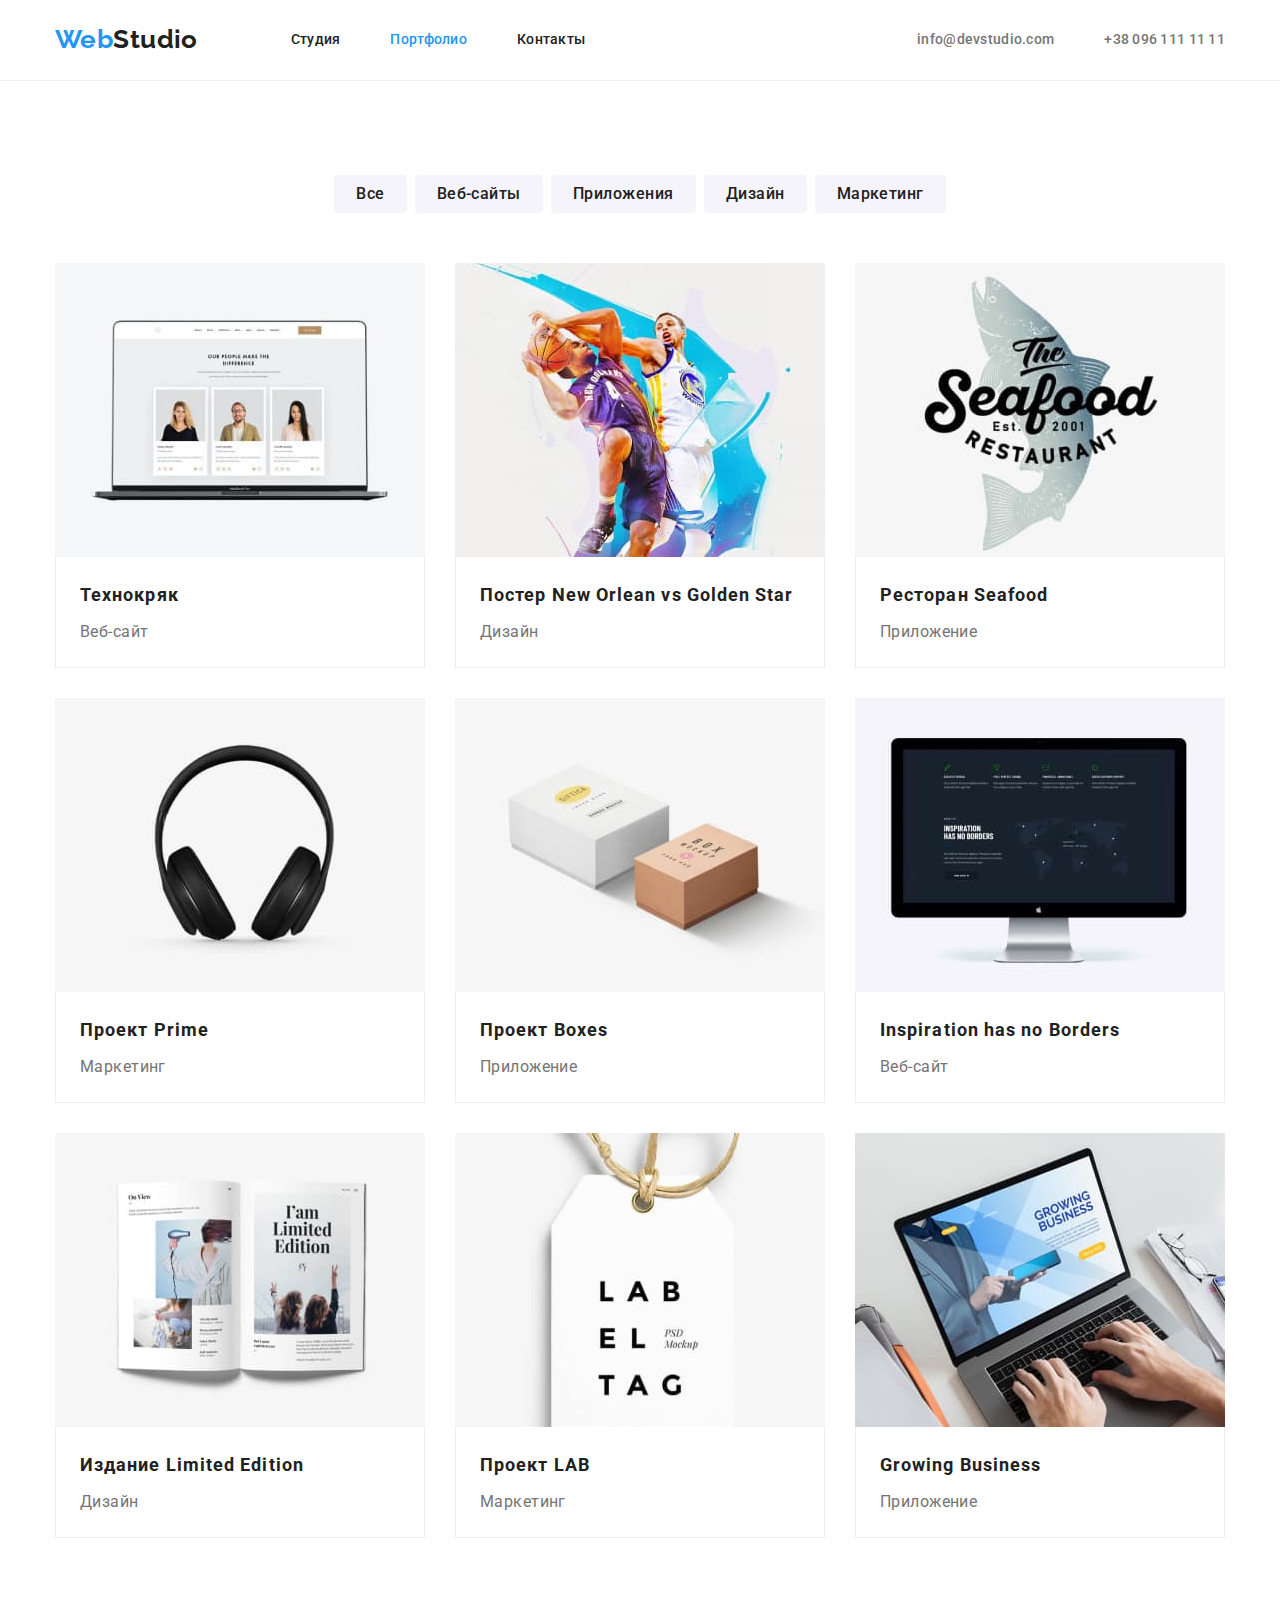
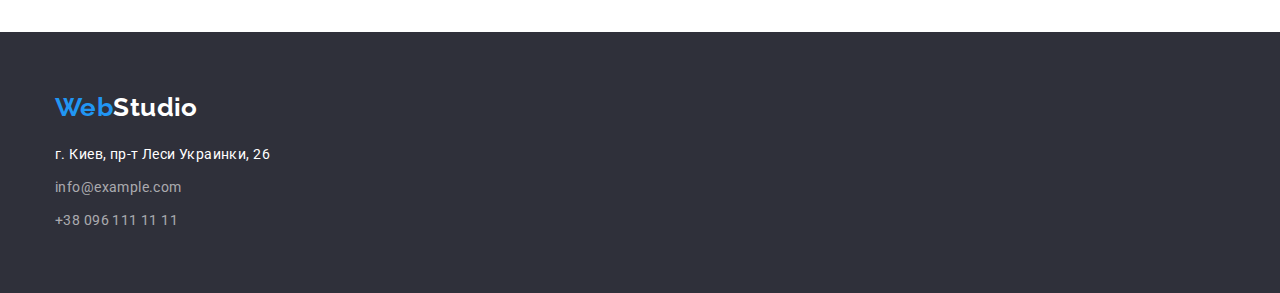
==== portfolio.html @ 4dd8b0b0 "клонирование 03" ====
<!DOCTYPE html>
<html lang="ru">
  <head>
    <meta charset="UTF-8" />
    <meta http-equiv="X-UA-Compatible" content="IE=edge" />
    <meta name="viewport" content="width=device-width, initial-scale=1.0" />
    <title>Портфолио</title>
    <!-- Шрифты -->
    <link rel="preconnect" href="https://fonts.googleapis.com" />
    <link rel="preconnect" href="https://fonts.gstatic.com" crossorigin />
    <link
      href="https://fonts.googleapis.com/css2?family=Raleway:wght@700&family=Roboto:wght@400;500;700;900&display=swap"
      rel="stylesheet"
    />
    <!-- Нормализация -->
    <link
      rel="stylesheet"
      href="https://cdnjs.cloudflare.com/ajax/libs/modern-normalize/1.1.0/modern-normalize.min.css"
    />
    <!-- Стили -->
    <link rel="stylesheet" href="./css/styles.css" />
  </head>
  <body>
    <header class="header">
      <div class="container container-header">
        <nav class="nav-item">
          <a href="./index.html" class="header-logo logo">Web<span class="std">Studio</span></a>
          <ul class="nav-list link-list">
            <li class="item"><a href="./index.html" class="link title">Студия</a></li>
            <li class="item"><a href="./portfolio.html" class="link current">Портфолио</a></li>
            <li class="item"><a href="" class="link title">Контакты</a></li>
          </ul>
        </nav>
        <ul class="contact link-list">
          <li class="item">
            <a class="link" href="mailto:info@devstudio.com">info@devstudio.com</a>
          </li>
          <li class="item"><a class="link" href="tel:+380961111111">+38 096 111 11 11</a></li>
        </ul>
      </div>
    </header>
    <main>
      <section class="section">
        <div class="container">
          <h1 hidden>Работы</h1>
          <!-- Работы скрыты -->
          <ul class="filtr-section">
            <li class="item"><button class="filtr" type="button">Все</button></li>
            <li class="item"><button class="filtr" type="button">Веб-сайты</button></li>
            <li class="item"><button class="filtr" type="button">Приложения</button></li>
            <li class="item"><button class="filtr" type="button">Дизайн</button></li>
            <li class="item"><button class="filtr" type="button">Маркетинг</button></li>
          </ul>
          <ul class="project-list">
            <li class="project-item">
              <a class="project-link" href="#"
                ><img src="./images/project-1.jpg" alt="Веб-сайт" width="370" />
                <div class="project-title">
                  <h2 class="project-tit">Технокряк</h2>
                  <p class="project-product">Веб-сайт</p>
                </div></a
              >
            </li>
            <li class="project-item">
              <a class="project-link" href="#"
                ><img src="./images/project-2.jpg" alt="Дизайн" width="370" />
                <div class="project-title">
                  <h2 class="project-tit">Постер New Orlean vs Golden Star</h2>
                  <p class="project-product">Дизайн</p>
                </div></a
              >
            </li>

            <li class="project-item">
              <a class="project-link" href="#"
                ><img src="./images/project-3.jpg" alt="Приложение" width="370" />
                <div class="project-title">
                  <h2 class="project-tit">Ресторан Seafood</h2>
                  <p class="project-product">Приложение</p>
                </div></a
              >
            </li>

            <li class="project-item">
              <a class="project-link" href="#"
                ><img src="./images/project-4.jpg" alt="Маркетинг" width="370" />
                <div class="project-title">
                  <h2 class="project-tit">Проект Prime</h2>
                  <p class="project-product">Маркетинг</p>
                </div></a
              >
            </li>

            <li class="project-item">
              <a class="project-link" href="#"
                ><img src="./images/project-5.jpg" alt="Приложение" width="370" />
                <div class="project-title">
                  <h2 class="project-tit">Проект Boxes</h2>
                  <p class="project-product">Приложение</p>
                </div></a
              >
            </li>

            <li class="project-item">
              <a class="project-link" href="#"
                ><img src="./images/project-6.jpg" alt="Веб-сайт" width="370" />
                <div class="project-title">
                  <h2 class="project-tit">Inspiration has no Borders</h2>
                  <p class="project-product">Веб-сайт</p>
                </div></a
              >
            </li>

            <li class="project-item">
              <a class="project-link" href="#">
                <img src="./images/project-7.jpg" alt="Дизайн" width="370" />
                <div class="project-title">
                  <h2 class="project-tit">Издание Limited Edition</h2>
                  <p class="project-product">Дизайн</p>
                </div></a
              >
            </li>

            <li class="project-item">
              <a class="project-link" href="#"
                ><img src="./images/project-8.jpg" alt="Маркетинг" width="370" />
                <div class="project-title">
                  <h2 class="project-tit">Проект LAB</h2>
                  <p class="project-product">Маркетинг</p>
                </div></a
              >
            </li>

            <li class="project-item">
              <a class="project-link" href="#"
                ><img src="./images/project-9.jpg" alt="Приложение" width="370" />
                <div class="project-title">
                  <h2 class="project-tit">Growing Business</h2>
                  <p class="project-product">Приложение</p>
                </div></a
              >
            </li>
          </ul>
        </div>
      </section>
    </main>
    <footer class="basement">
      <div class="container">
        <a href="./index.html" class="logo">Web<span class="basement-white">Studio</span></a>
        <address>
          <ul class="basement-list">
            <li class="basement-item">
              <a class="basement-white" href="https://goo.gl/maps/kv4M4T3cow1a3KDr5"
                >г. Киев, пр-т Леси Украинки, 26</a
              >
            </li>
            <li class="basement-item">
              <a class="basement-contact" href="mailto:info@example.com">info@example.com</a>
            </li>
            <li class="basement-item">
              <a class="basement-contact" href="tel:+380961111111">+38 096 111 11 11</a>
            </li>
          </ul>
        </address>
      </div>
    </footer>
  </body>
</html>
---- css/styles.css ----
/* *,
*::before,
*::after {
  box-sizing: border-box;
} */
/* ------------------------------------------- */
:root {
  --general-text-color: #757575;
  --link-hover-color: #2196f3;
  --tit-text-color: #212121;
  --white-text-color: #FFFFFF;
  --contact-text-color:rgba(255, 255, 255, 0.6);
  --bcg-filtr-color:#F5F4FA;
  --bg-color-second:#2F303A;
  --background-color-hover: #188CE8;
  --border-color: #eeeeee;
}
/* ------------------------------------------- */
/* Сброс стилей */
h1,h2,h3,h4,p,ul {
  margin: 0;
  padding: 0;
}
ul {
  list-style: none;
  font-style: normal;
}
a {
  text-decoration: none;
}
img {
  display: block;
  max-width: 100%;
  height: auto;
}
/* Сброс стилей */
/* ------------------------------------------- */
body {
  background-color: var(--white-text-color);
  font-family: Roboto, sans-serif;
  letter-spacing: 0.03em;
  color: var(--general-text-color);
  font-size: 14px;
}
/* ------------------------------------------- */
.container {
  margin: 0 auto;
  width: 1200px;
  padding-left: 15px;
  padding-right: 15px;
}
.second-tit {
  font-weight: 700;
  font-size: 36px;
  line-height: 1.16;
  text-align: center;
  color: var(--tit-text-color);
}
.section {
  padding-top: 94px;
  padding-bottom: 94px;
}
/* ------------------------------------------- */
/* Hedder */
.header {
  border-bottom:var(--border-color) solid 1px ;
}
.nav-item, 
.container-header, 
.link-list {
  display: flex;
}
.header-logo {
  padding-top: 24px;
  padding-bottom: 25px;
}
.logo {
  margin-right: 93px;
  font-family: Raleway, sans-serif;
  font-weight: 700;
  font-size: 26px;
  line-height: 1.19;
  color: var(--link-hover-color);
}
.std, .nav-list .link {
  color: var(--tit-text-color);
}
.link-list .item+.item {
  margin-left: 50px;
}
.link-list .link {
  display: block;
  padding-top: 32px;
  padding-bottom: 32px;

  letter-spacing: 0.02em;
  font-weight: 500;
  line-height: 1.14;
}
.link-list .link:hover,
.link-list .link:focus,
.nav-list .current {
  color: var(--link-hover-color); 
}
.contact {
  margin-left: auto;
}
.contact .link{
  color: var(--general-text-color);
}
/* Hedder */
/* ------------------------------------------- */
/* Section one */
.first {
 background-color: var(--bg-color-second);
  text-align: center;
  margin: 0 auto;
  padding-top: 200px;
  padding-bottom: 200px;
}
.first h1{
  margin: 0 auto 30px;
  width: 696px;
  font-weight: 900;
  font-size: 44px;
  line-height: 1.36;
  letter-spacing: 0.06em;
  text-transform: uppercase;
  color: var(--white-text-color);
}
.first button {
  padding: 10px 32px;
  border-radius: 4px;
  border: none;
  cursor: pointer;
  background-color: var(--link-hover-color);
  color: var(--white-text-color);
  font-weight: 700;
  font-size: 16px;
  line-height: 1.88;
  letter-spacing: 0.06em;
}
.first button:hover,
.first button:focus {
  background-color: var(--background-color-hover);
}
/* Section one */
/* ------------------------------------------- */
/* Section two */
.peculiarities-list {
  display: flex;
  justify-content: center;
}
.peculiarities-tit {
  color: var(--tit-text-color);
  font-weight: 700;
  line-height: 1.14;
  font-size: 14px;
  text-transform: uppercase;
}
.peculiarities-title{
  display: flex;
  flex-direction: column;
  width: 270px;
}
.peculiarities-item:not(:last-child) {
  margin-right: 30px;
}
.peculiarities-par {
  margin-top: 10px;
  line-height: 1.71;
}
.peculiarities {
  padding-bottom: 0;
}
/* Section two */
/* ------------------------------------------- */
/* Section three */
.doing-list{
  display: flex;
  margin-top: 50px;
}
.doing-item {
  display: flex;
}
.doing-item:not(:last-child) {
  margin-right: 30px;
}
/* Section three */
/* ------------------------------------------- */
/* Section four */
.squad-section{
  background-color: var(--bcg-filtr-color);
}
.squad-list {
  display: flex;
  flex-wrap: wrap;
  margin-top: 50px;
}
.squad, .squad-position{
  font-size: 16px;
  line-height: 1.18;
  text-align: center;
}
.squad {
  font-weight: 500;
  color: var(--tit-text-color);
}
.squad-item:not(:last-child) {
  margin-right: 30px;
}
.squad-item {
  box-shadow: 0px 1px 3px rgba(0, 0, 0, 0.12),
  0px 1px 1px rgba(0, 0, 0, 0.14),
  0px 2px 1px rgba(0, 0, 0, 0.2);
}

.squad-title{
  background-color: var(--white-text-color);
  padding-top: 30px;
  padding-bottom: 30px;
  border-radius: 0px 0px 4px 4px;
  border-right: var(--border-color) solid 1px;
  border-bottom: var(--border-color) solid 1px;
  border-left: var(--border-color) solid 1px;
}
.squad-position {
  margin-top: 10px;
}
/* Section four */
/* ------------------------------------------- */
/* Filtr */
.filtr-section{
  display: flex;
  justify-content: center;
  margin-bottom: 50px;
}
.filtr-section .item:not(:last-child) {
  margin-right: 8px;
}
.filtr {
  padding: 6px 22px;
  border-radius: 4px;
  border: none;
  cursor: pointer;
  font-family: Roboto,sans-serif;  
  font-weight: 500;
  font-size: 16px;
  line-height: 1.62;
  letter-spacing: 0.03em;
  background-color: var(--bcg-filtr-color);
  color: var(--tit-text-color);
}
.filtr:hover,
.filtr:focus {
  background-color: var(--link-hover-color);
  color: var(--white-text-color);
}
/* Filtr */
/* ------------------------------------------- */
/* Project */

.project-list {
  display: flex;
  flex-wrap: wrap;
    margin-top: 50px;

  margin-left: -30px;
  margin-top: -30px;
}
.project-list > .project-item {
  margin-left: 30px;
  margin-top: 30px;
}
.project-tit {
  margin-bottom: 4px;
  font-weight: 700;
  font-size: 18px;
  line-height: 2;
  letter-spacing: 0.06em;
  color: var(--tit-text-color);
}

.project-product {
  font-size: 16px;
  line-height: 1.88;
  color: var(--general-text-color);
}

.project-title {
  padding: 20px 24px;
  border-left: var(--border-color) solid 1px;
  border-right: var(--border-color) solid 1px;
  border-bottom: var(--border-color) solid 1px;
}
/* Project */
/* ------------------------------------------- */
/* Footer */
.basement {
  background-color: var(--bg-color-second);
  padding-top: 60px;
  padding-bottom: 60px;
}
.basement-white {
  color: var(--white-text-color);
}
.basement-list {
  margin-top: 20px;
  line-height: 1.71;
}
.basement-item:not(:first-child) {
  margin-top: 9px;
}
.basement-contact {
  color: var(--contact-text-color);
}
.basement-contact:hover,
.basement-contact:focus {
  color: var(--link-hover-color);
}
/* Footer */
/* ------------------------------------------- */
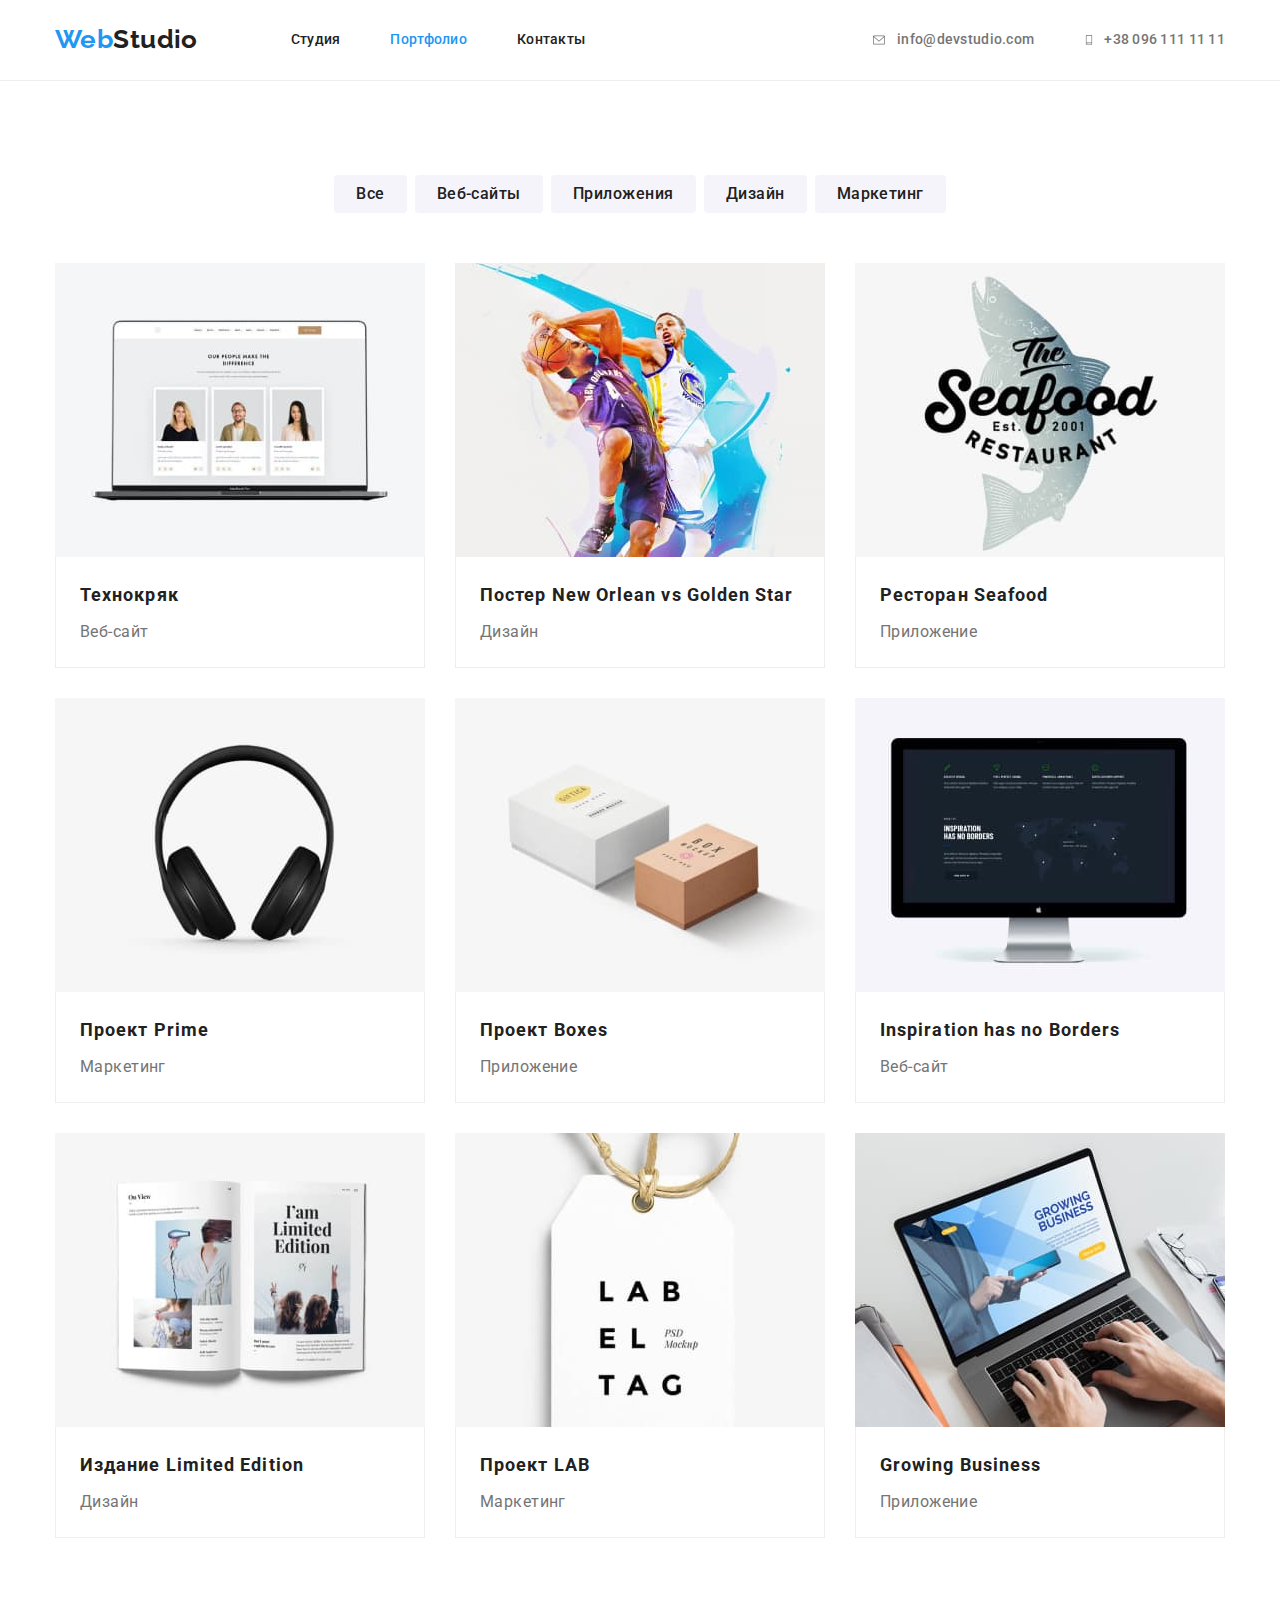
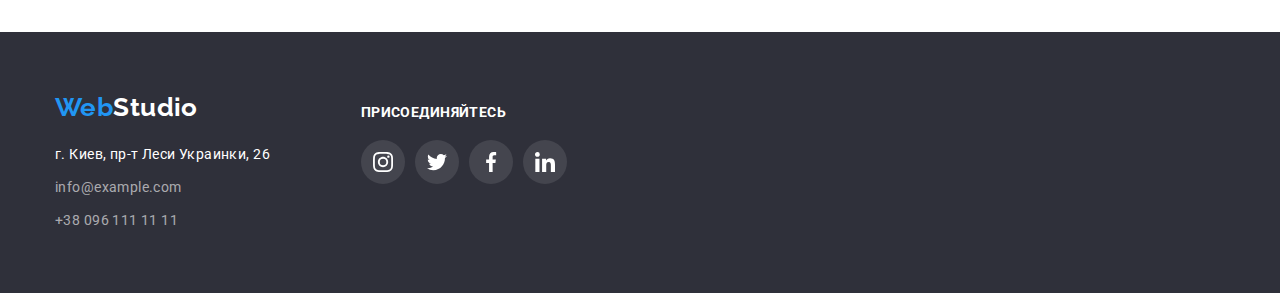
==== commit 5d01bf75: "добавление иконок" ====
--- a/portfolio.html
+++ b/portfolio.html
@@ -33,16 +33,28 @@
         </nav>
         <ul class="contact link-list">
           <li class="item">
-            <a class="link" href="mailto:info@devstudio.com">info@devstudio.com</a>
+            <a class="link envelope" href="mailto:info@devstudio.com">
+              <svg class="icon envelope" width="16" height="12">
+                <use href="/images/icons.svg#icon-envelope"></use>
+              </svg>
+              info@devstudio.com</a
+            >
           </li>
-          <li class="item"><a class="link" href="tel:+380961111111">+38 096 111 11 11</a></li>
+          <li class="item">
+            <a class="link" href="tel:+380961111111">
+              <svg class="icon smartphone" width="10" height="16">
+                <use href="./images/icons.svg#icon-smartphone"></use>
+              </svg>
+              +38 096 111 11 11</a
+            >
+          </li>
         </ul>
       </div>
     </header>
     <main>
       <section class="section">
         <div class="container">
-          <h1 hidden>Работы</h1>
+          <h1 class="visually-hidden">Работы</h1>
           <!-- Работы скрыты -->
           <ul class="filtr-section">
             <li class="item"><button class="filtr" type="button">Все</button></li>
@@ -146,22 +158,57 @@
     </main>
     <footer class="basement">
       <div class="container">
-        <a href="./index.html" class="logo">Web<span class="basement-white">Studio</span></a>
-        <address>
-          <ul class="basement-list">
-            <li class="basement-item">
-              <a class="basement-white" href="https://goo.gl/maps/kv4M4T3cow1a3KDr5"
-                >г. Киев, пр-т Леси Украинки, 26</a
-              >
-            </li>
-            <li class="basement-item">
-              <a class="basement-contact" href="mailto:info@example.com">info@example.com</a>
-            </li>
-            <li class="basement-item">
-              <a class="basement-contact" href="tel:+380961111111">+38 096 111 11 11</a>
-            </li>
-          </ul>
-        </address>
+        <div class="first-basement">
+          <a href="./index.html" class="logo">Web<span class="basement-white">Studio</span></a>
+          <address>
+            <ul class="basement-list">
+              <li class="basement-item">
+                <a class="basement-white" href="https://goo.gl/maps/kv4M4T3cow1a3KDr5"
+                  >г. Киев, пр-т Леси Украинки, 26</a
+                >
+              </li>
+              <li class="basement-item">
+                <a class="basement-contact" href="mailto:info@example.com">info@example.com</a>
+              </li>
+              <li class="basement-item">
+                <a class="basement-contact" href="tel:+380961111111">+38 096 111 11 11</a>
+              </li>
+            </ul>
+          </address>
+        </div>
+        <div class="second-basement">
+          <span class="join">присоединяйтесь</span>
+          <ul class="basement-social-list">
+            <li class="basement-social-item">
+              <a class="link" href="#">
+                <svg class="icon instagram">
+                  <use href="./images/icons.svg#icon-instagram"></use>
+                </svg>
+              </a>
+            </li>
+            <li class="basement-social-item">
+              <a class="link" href="#">
+                <svg class="icon twitter">
+                  <use href="./images/icons.svg#icon-twitter"></use>
+                </svg>
+              </a>
+            </li>
+            <li class="basement-social-item">
+              <a class="link" href="#">
+                <svg class="icon facebook">
+                  <use href="./images/icons.svg#icon-facebook"></use>
+                </svg>
+              </a>
+            </li>
+            <li class="basement-social-item">
+              <a class="link" href="#">
+                <svg class="icon linkedin">
+                  <use href="./images/icons.svg#icon-linkedin"></use>
+                </svg>
+              </a>
+            </li>
+          </ul>
+        </div>
       </div>
     </footer>
   </body>
--- a/css/styles.css
+++ b/css/styles.css
@@ -9,11 +9,13 @@
   --link-hover-color: #2196f3;
   --tit-text-color: #212121;
   --white-text-color: #FFFFFF;
-  --contact-text-color:rgba(255, 255, 255, 0.6);
   --bcg-filtr-color:#F5F4FA;
   --bg-color-second:#2F303A;
   --background-color-hover: #188CE8;
   --border-color: #eeeeee;
+  --social-network: #AFB1B8;
+  --contact-text-color:rgba(255, 255, 255, 0.6);
+  --social-network-bcg:rgba(255, 255, 255, 0.1);
 }
 /* ------------------------------------------- */
 /* Сброс стилей */
@@ -60,10 +62,24 @@
   padding-top: 94px;
   padding-bottom: 94px;
 }
+.visually-hidden {
+  position: absolute;
+  width: 1px;
+  height: 1px;
+  margin: -1px;
+  padding: 0;
+  overflow: hidden;
+  border: 0;
+  clip: rect(0 0 0 0);
+}
 /* ------------------------------------------- */
 /* Hedder */
 .header {
   border-bottom:var(--border-color) solid 1px ;
+  margin-left: auto;
+  margin-right: auto;
+  max-width: 1600px;
+  
 }
 .nav-item, 
 .container-header, 
@@ -107,16 +123,30 @@
 }
 .contact .link{
   color: var(--general-text-color);
+  display: flex;
+  align-items: center;
+}
+.contact .icon {
+  fill: currentColor;
+  margin-right: 10px;
 }
 /* Hedder */
 /* ------------------------------------------- */
 /* Section one */
 .first {
- background-color: var(--bg-color-second);
+  background-color: var(--bg-color-second);
+  background-image: linear-gradient( to right,rgba(47, 48, 58, 0.4), rgba(47, 48, 58, 0.4)),url("/images/bcg-img.jpg");
+  background-repeat: no-repeat;
+  background-position: center;
+  background-size: cover;
   text-align: center;
   margin: 0 auto;
   padding-top: 200px;
   padding-bottom: 200px;
+  margin-left: auto;
+  margin-right: auto;
+  max-width: 1600px;
+  height: 600px;
 }
 .first h1{
   margin: 0 auto 30px;
@@ -152,6 +182,7 @@
   justify-content: center;
 }
 .peculiarities-tit {
+    margin-top: 30px;
   color: var(--tit-text-color);
   font-weight: 700;
   line-height: 1.14;
@@ -173,6 +204,12 @@
 .peculiarities {
   padding-bottom: 0;
 }
+.rectangle {
+  background-color: var(--bcg-filtr-color);
+  display: flex;
+  height: 120px;
+  padding: 25px 100px;
+}
 /* Section two */
 /* ------------------------------------------- */
 /* Section three */
@@ -191,6 +228,9 @@
 /* Section four */
 .squad-section{
   background-color: var(--bcg-filtr-color);
+    margin-left: auto;
+    margin-right: auto;
+    max-width: 1600px;
 }
 .squad-list {
   display: flex;
@@ -210,9 +250,9 @@
   margin-right: 30px;
 }
 .squad-item {
-  box-shadow: 0px 1px 3px rgba(0, 0, 0, 0.12),
-  0px 1px 1px rgba(0, 0, 0, 0.14),
-  0px 2px 1px rgba(0, 0, 0, 0.2);
+box-shadow: 0px 1px 3px rgba(0, 0, 0, 0.12),
+0px 1px 1px rgba(0, 0, 0, 0.14),
+0px 2px 1px rgba(0, 0, 0, 0.2);
 }
 
 .squad-title{
@@ -226,6 +266,36 @@
 }
 .squad-position {
   margin-top: 10px;
+}
+.social-list {
+  display: flex;
+  justify-content: center;
+  margin-top: 16px;
+  margin-bottom: 30px;
+}
+.social-list .link{
+  display: flex;
+}
+.social-item:not(:last-child) {
+  margin-right: 10px;
+}
+.social-item .link{
+  display: flex;
+  justify-content: center;
+  align-items: center;
+  width: 44px;
+  height: 44px;
+  border-radius: 50%;
+  fill: var(--social-network)
+}
+.social-item .icon {
+  width: 20px;
+  height: 20px;
+}
+.social-item .link:hover,
+.social-item .link:focus {
+  background-color: var(--link-hover-color);
+  fill: #FFFFFF;
 }
 /* Section four */
 /* ------------------------------------------- */
@@ -255,6 +325,7 @@
 .filtr:focus {
   background-color: var(--link-hover-color);
   color: var(--white-text-color);
+  box-shadow: 0px 3px 1px rgba(0, 0, 0, 0.1), 0px 1px 2px rgba(0, 0, 0, 0.08), 0px 2px 2px rgba(0, 0, 0, 0.12);
 }
 /* Filtr */
 /* ------------------------------------------- */
@@ -263,7 +334,7 @@
 .project-list {
   display: flex;
   flex-wrap: wrap;
-    margin-top: 50px;
+  margin-top: 50px;
 
   margin-left: -30px;
   margin-top: -30px;
@@ -293,13 +364,25 @@
   border-right: var(--border-color) solid 1px;
   border-bottom: var(--border-color) solid 1px;
 }
+.project-link:hover,
+.project-link:focus {
+  display: block;
+  box-shadow: 0px 1px 1px rgba(0, 0, 0, 0.12),
+  0px 4px 4px rgba(0, 0, 0, 0.06),
+  1px 4px 6px rgba(0, 0, 0, 0.16);
+}
 /* Project */
 /* ------------------------------------------- */
 /* Footer */
 .basement {
+  display: flex;
+  flex-wrap: wrap;
   background-color: var(--bg-color-second);
   padding-top: 60px;
   padding-bottom: 60px;
+  margin-left: auto;
+  margin-right: auto;
+  max-width: 1600px;
 }
 .basement-white {
   color: var(--white-text-color);
@@ -318,5 +401,53 @@
 .basement-contact:focus {
   color: var(--link-hover-color);
 }
+.basement .container {
+  display: flex;
+}
+.second-basement {
+  margin-top: 12px;
+  margin-left: 70px;
+}
+.join {
+  font-weight: 700;
+  line-height: 16px;
+  text-transform: uppercase;
+  color: var(--white-text-color);
+}
+
+.basement-social-list {
+  display: flex;
+  margin-top: 20px;
+}
+
+.basement-social-list .link {
+  display: flex;
+}
+
+.basement-social-item:not(:last-child) {
+  margin-right: 10px;
+}
+
+.basement-social-item .link {
+  display: flex;
+  justify-content: center;
+  align-items: center;
+  width: 44px;
+  height: 44px;
+  border-radius: 50%;
+  fill: var(--white-text-color);
+  background-color:  var(--social-network-bcg);
+}
+
+.basement-social-item .icon {
+  width: 20px;
+  height: 20px;
+}
+
+.basement-social-item .link:hover,
+.basement-social-item .link:focus {
+  background-color: var(--link-hover-color);
+  fill:var(--white-text-color);
+}
 /* Footer */
 /* ------------------------------------------- */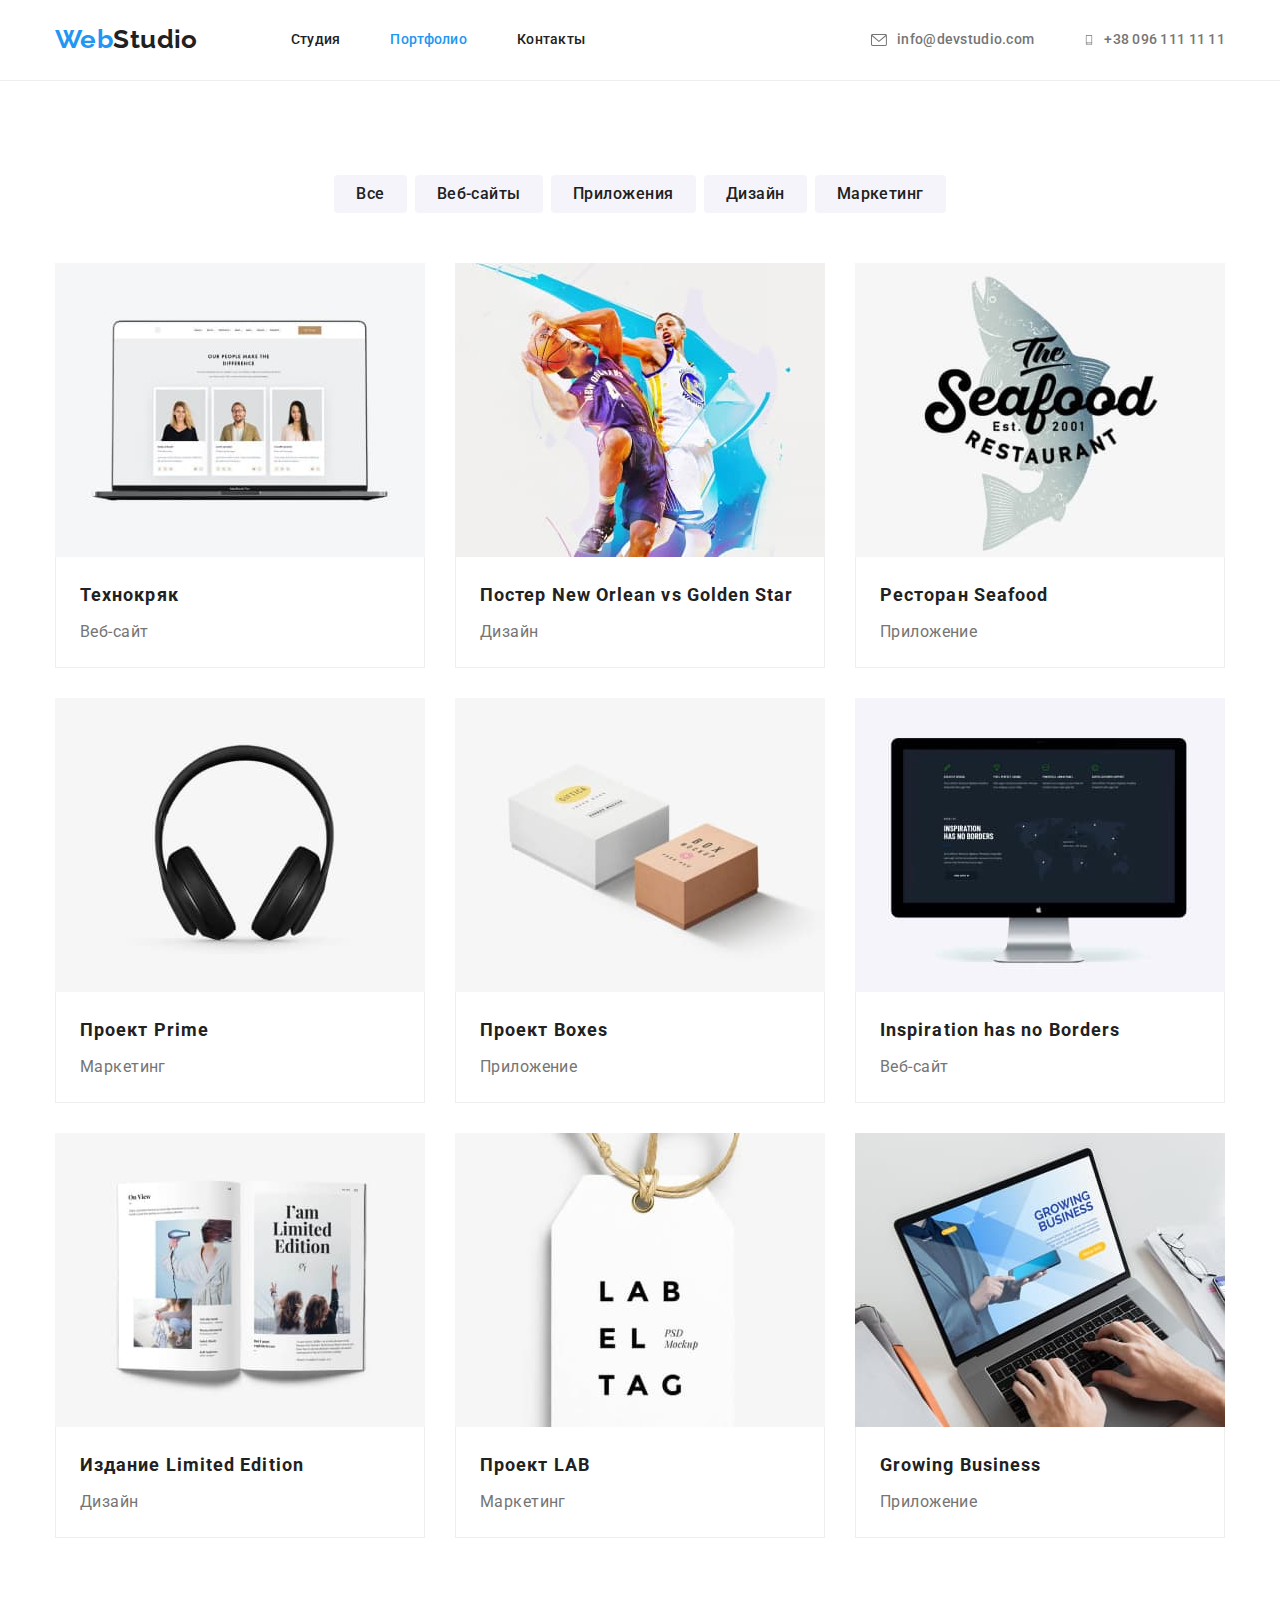
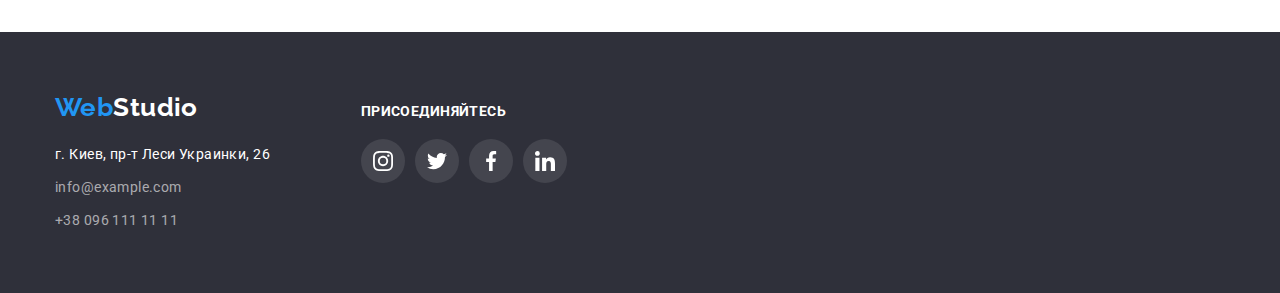
==== commit e2f744d1: "исправление ошибок" ====
--- a/portfolio.html
+++ b/portfolio.html
@@ -177,7 +177,7 @@
           </address>
         </div>
         <div class="second-basement">
-          <span class="join">присоединяйтесь</span>
+          <strong class="join">присоединяйтесь</strong>
           <ul class="basement-social-list">
             <li class="basement-social-item">
               <a class="link" href="#">
--- a/css/styles.css
+++ b/css/styles.css
@@ -59,6 +59,7 @@
   color: var(--tit-text-color);
 }
 .section {
+  
   padding-top: 94px;
   padding-bottom: 94px;
 }
@@ -135,18 +136,14 @@
 /* Section one */
 .first {
   background-color: var(--bg-color-second);
-  background-image: linear-gradient( to right,rgba(47, 48, 58, 0.4), rgba(47, 48, 58, 0.4)),url("/images/bcg-img.jpg");
+  background-image: linear-gradient( to right,rgba(47, 48, 58, 0.4), rgba(47, 48, 58, 0.4)),url("../images/bcg-img.jpg");
   background-repeat: no-repeat;
   background-position: center;
   background-size: cover;
   text-align: center;
-  margin: 0 auto;
   padding-top: 200px;
   padding-bottom: 200px;
-  margin-left: auto;
-  margin-right: auto;
-  max-width: 1600px;
-  height: 600px;
+  width: 1600px;
 }
 .first h1{
   margin: 0 auto 30px;
@@ -208,7 +205,8 @@
   background-color: var(--bcg-filtr-color);
   display: flex;
   height: 120px;
-  padding: 25px 100px;
+  justify-content: center;
+  align-items: center;
 }
 /* Section two */
 /* ------------------------------------------- */
@@ -271,7 +269,7 @@
   display: flex;
   justify-content: center;
   margin-top: 16px;
-  margin-bottom: 30px;
+
 }
 .social-list .link{
   display: flex;
@@ -298,6 +296,39 @@
   fill: #FFFFFF;
 }
 /* Section four */
+/* ------------------------------------------- */
+/* Section five */
+.client {
+  max-width: 1600px;
+  margin-left: auto;
+  margin-right: auto;
+}
+.client-list{
+  display: flex;
+  justify-content: center;
+  margin-top: 50px;
+}
+
+.client-item .link {
+  display: flex;
+  border: 1px solid var(--social-network);
+  border-radius: 4px;
+  fill: var(--social-network);
+}
+.client-item .link:hover,
+.client-item .link:hover {
+  fill: var(--link-hover-color);
+    border: 1px solid var(--link-hover-color);
+}
+.client-item:not(:last-child) {
+  margin-right: 30px;
+}
+.client-icon {
+  width: 170px;
+  height: 92px;
+}
+
+/* Section five */
 /* ------------------------------------------- */
 /* Filtr */
 .filtr-section{
@@ -403,9 +434,9 @@
 }
 .basement .container {
   display: flex;
+  align-items: baseline;
 }
 .second-basement {
-  margin-top: 12px;
   margin-left: 70px;
 }
 .join {
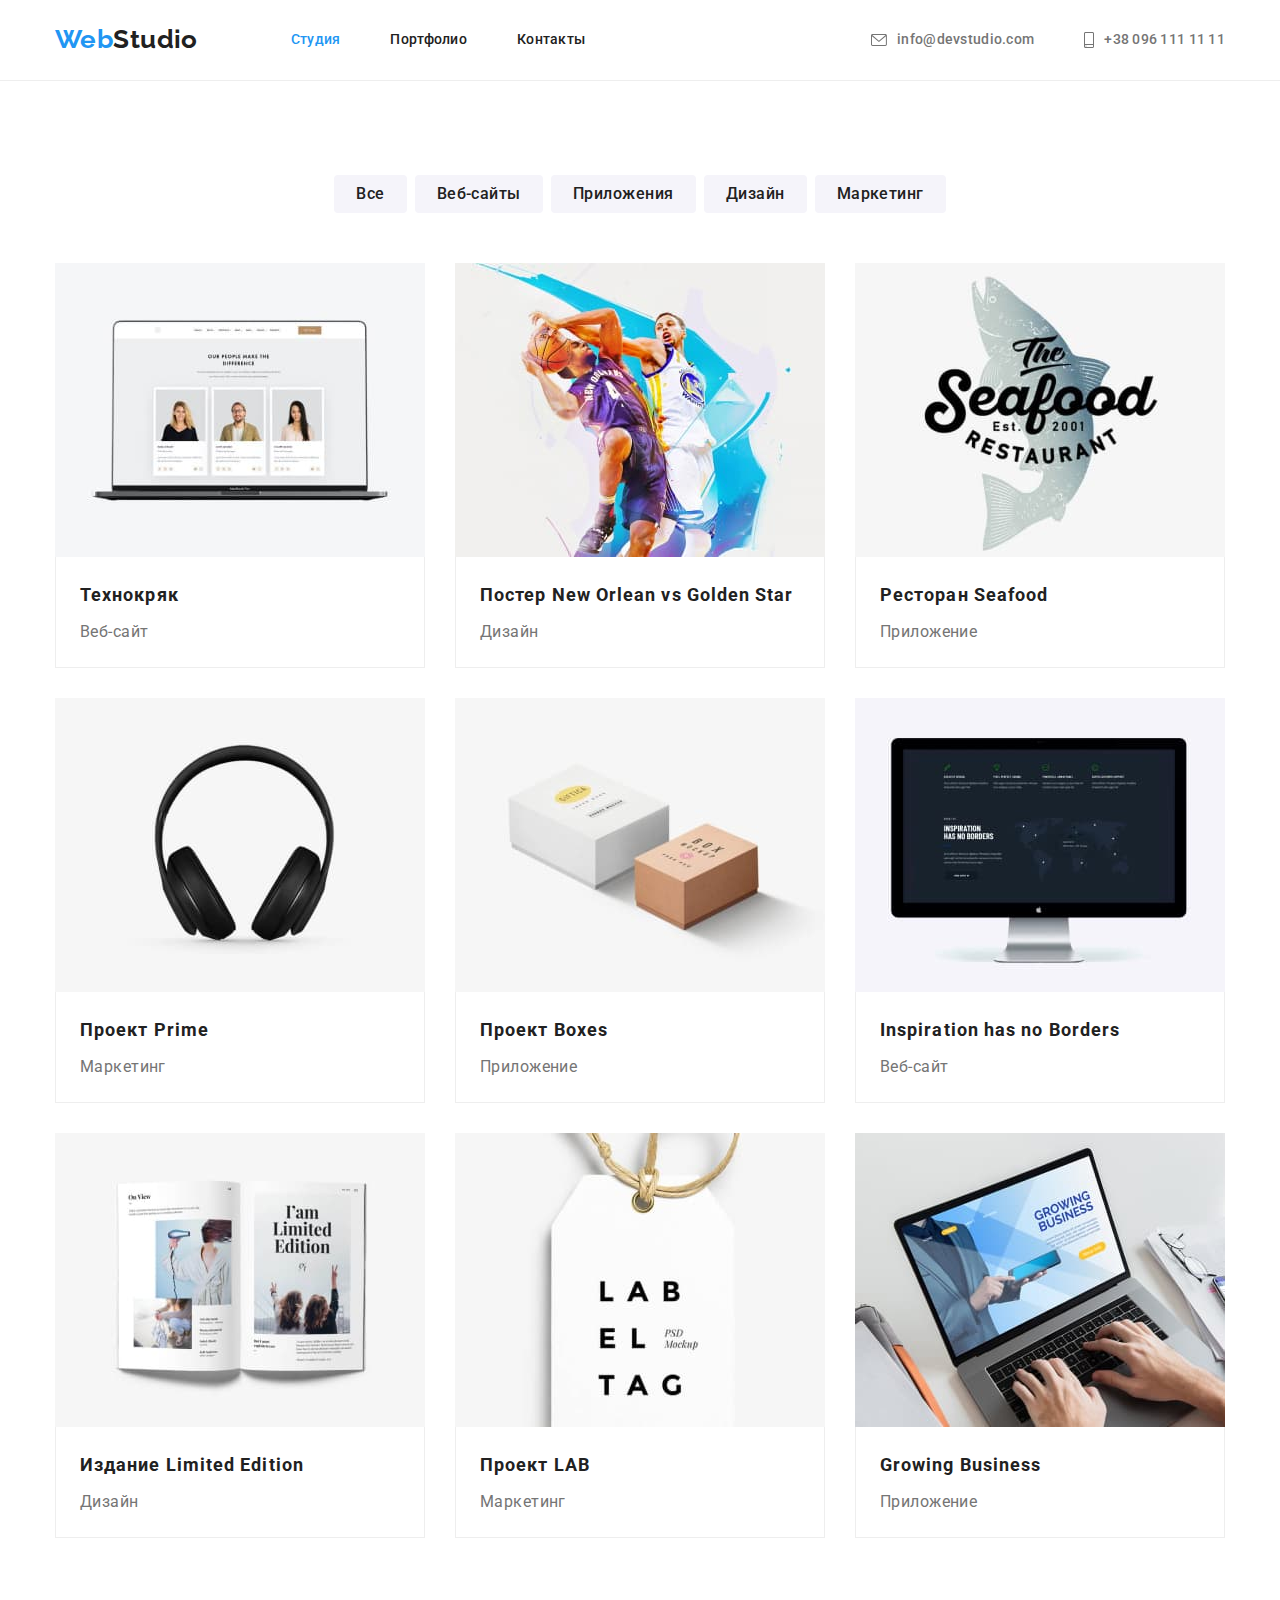
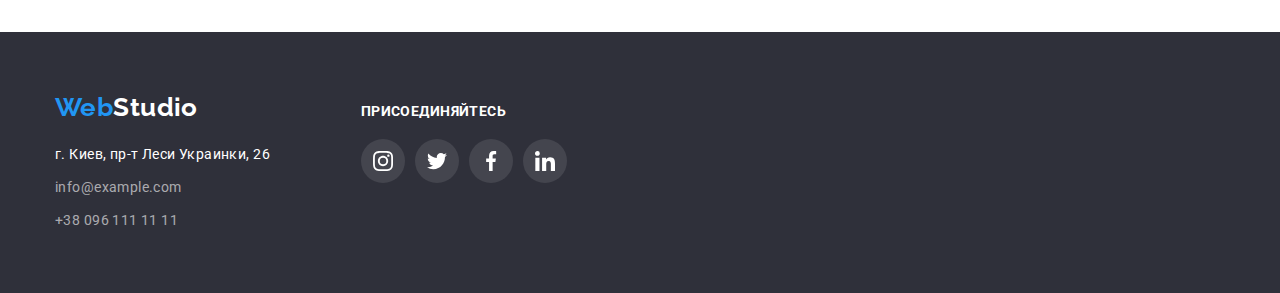
==== commit 98736f6e: "поправки" ====
--- a/portfolio.html
+++ b/portfolio.html
@@ -26,8 +26,8 @@
         <nav class="nav-item">
           <a href="./index.html" class="header-logo logo">Web<span class="std">Studio</span></a>
           <ul class="nav-list link-list">
-            <li class="item"><a href="./index.html" class="link title">Студия</a></li>
-            <li class="item"><a href="./portfolio.html" class="link current">Портфолио</a></li>
+            <li class="item"><a href="./index.html" class="link current">Студия</a></li>
+            <li class="item"><a href="./portfolio.html" class="link title">Портфолио</a></li>
             <li class="item"><a href="" class="link title">Контакты</a></li>
           </ul>
         </nav>
@@ -35,7 +35,7 @@
           <li class="item">
             <a class="link envelope" href="mailto:info@devstudio.com">
               <svg class="icon envelope" width="16" height="12">
-                <use href="/images/icons.svg#icon-envelope"></use>
+                <use href="./images/icons.svg#icon-envelope"></use>
               </svg>
               info@devstudio.com</a
             >
@@ -43,7 +43,7 @@
           <li class="item">
             <a class="link" href="tel:+380961111111">
               <svg class="icon smartphone" width="10" height="16">
-                <use href="./images/icons.svg#icon-smartphone"></use>
+                <use href="./images/icons.svg#icon-sphone"></use>
               </svg>
               +38 096 111 11 11</a
             >
